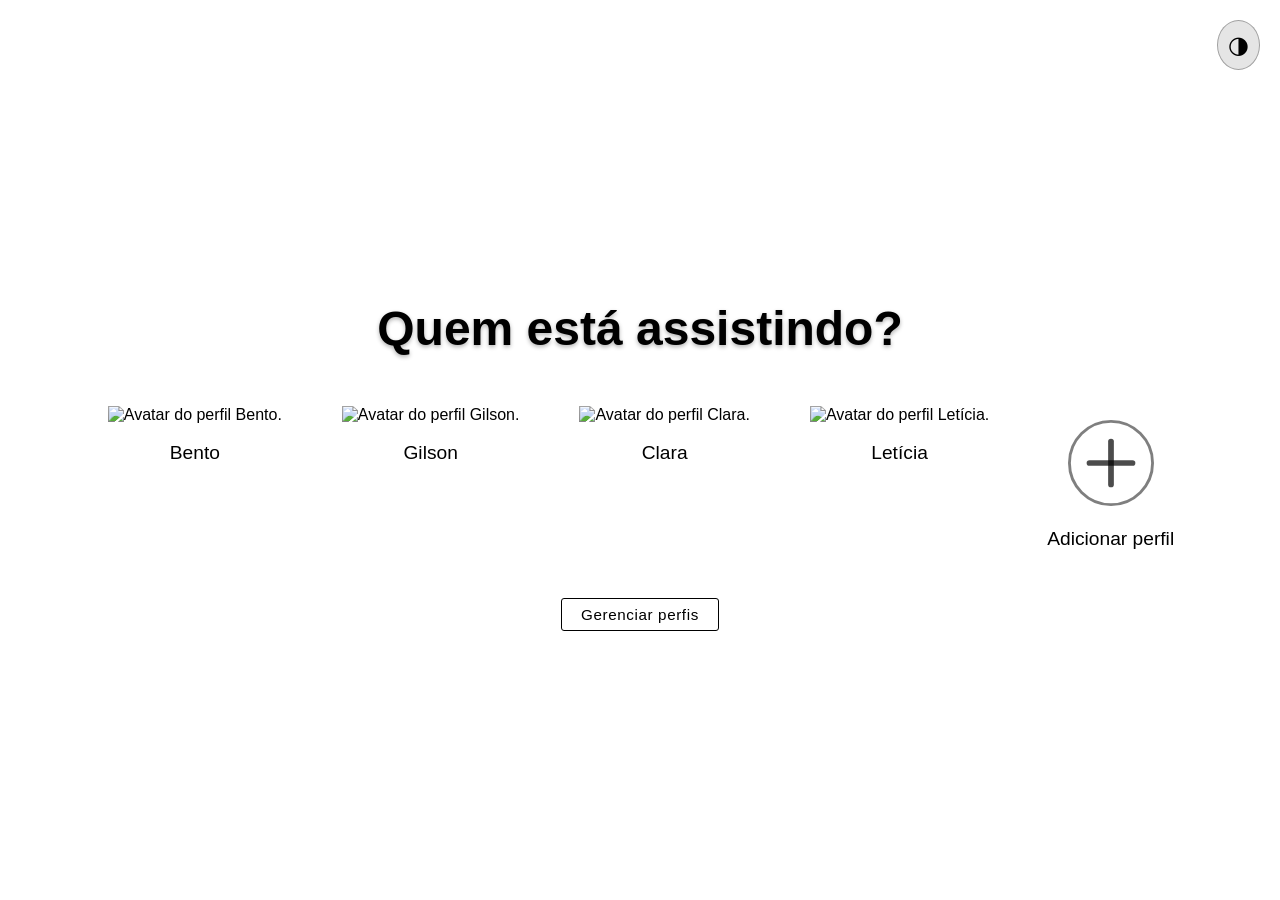
==== index.html @ 7c11bc87 "fix: imagens de perfil e correcoes de cache" ====
<!DOCTYPE html> <!-- Declara o tipo de documento como HTML5 -->
<html lang="pt-br"> <!-- Elemento raiz da página, com idioma português brasileiro -->

<head> <!-- Seção de cabeçalho com metadados -->
    <meta charset="UTF-8"> <!-- Define a codificação de caracteres como UTF-8 -->
    <meta name="viewport" content="width=device-width, initial-scale=1.0">
    <!-- Configura a viewport para dispositivos móveis -->
    <link rel="icon" type="image/x-icon" href="https://assets.nflxext.com/us/ffe/siteui/common/icons/nficon2016.ico">
    <link rel="shortcut icon" type="image/x-icon" href="https://assets.nflxext.com/us/ffe/siteui/common/icons/nficon2016.ico">
    <title>projeto-netflix</title> <!-- Título da página exibido na aba do navegador -->
    <link rel="stylesheet" href="style.css?v=2026.03.31"> <!-- Vincula a folha de estilos CSS externa -->
    <script src="script.js?v=2026.03.31" defer></script> <!-- Vincula o arquivo JavaScript -->
</head>

<body> <!-- Corpo da página, onde o conteúdo visível é colocado -->
    <main> <!-- Elemento principal do conteúdo da página -->
        <button id="theme-toggle" aria-label="Alternar modo escuro/claro">◑</button> <!-- Botão para alternar tema -->
        <h1>Quem está assistindo?</h1> <!-- Cabeçalho de nível 1 com o título da seção -->
        <ul class="profiles"> <!-- Lista não ordenada envolvente para perfis -->
            <li> <!-- Item de agrupamento para a lista ordenada -->
                <ol class="profile-list" aria-label="Perfis de usuários"> <!-- Lista ordenada dentro da lista não ordenada -->
                    <li class="profile"> <!-- Item da lista representando um perfil -->
                        <a href="catalogo/catalogo.html" data-name="Bento" aria-label="Entrar como Bento no catálogo">
                            <img src="https://api.dicebear.com/7.x/bottts/svg?seed=Bento&backgroundColor=b6e3f4"
                                alt="Avatar do perfil Bento.">
                            <p>Bento</p>
                        </a>
                    </li>
                    <li class="profile"> <!-- Item da lista para o segundo perfil -->
                        <a href="catalogo/catalogo.html" data-name="Gilson" aria-label="Entrar como Gilson no catálogo">
                            <img src="https://api.dicebear.com/7.x/bottts/svg?seed=Gilson&backgroundColor=c0f4c0"
                                alt="Avatar do perfil Gilson.">
                            <p>Gilson</p>
                        </a>
                    </li>
                    <li class="profile"> <!-- Item da lista para o terceiro perfil -->
                        <a href="catalogo/catalogo.html" data-name="Clara" aria-label="Entrar como Clara no catálogo">
                            <img src="https://api.dicebear.com/7.x/bottts/svg?seed=Clara&backgroundColor=ffd5b0"
                                alt="Avatar do perfil Clara.">
                            <p>Clara</p>
                        </a>
                    </li>
                    <li class="profile"> <!-- Item da lista para o quarto perfil -->
                        <a href="catalogo/catalogo.html" data-name="Letícia" aria-label="Entrar como Letícia no catálogo">
                            <img src="https://api.dicebear.com/7.x/bottts/svg?seed=Leticia&backgroundColor=f4f0b6"
                                alt="Avatar do perfil Letícia.">
                            <p>Letícia</p>
                        </a>
                    </li>
                    <li class="profile add-profile"> <!-- Item da lista para adicionar novo perfil -->
                        <div class="add-profile-circle" aria-label="Adicionar novo perfil">
                            <svg width="60" height="60" viewBox="0 0 60 60" xmlns="http://www.w3.org/2000/svg">
                                <circle cx="30" cy="30" r="29" fill="none" stroke="rgba(255, 255, 255, 0.5)" stroke-width="2"/>
                                <line x1="30" y1="15" x2="30" y2="45" stroke="rgba(255, 255, 255, 0.7)" stroke-width="4" stroke-linecap="round"/>
                                <line x1="15" y1="30" x2="45" y2="30" stroke="rgba(255, 255, 255, 0.7)" stroke-width="4" stroke-linecap="round"/>
                            </svg>
                        </div>
                        <p>Adicionar perfil</p> <!-- Texto para adicionar um novo perfil -->
                    </li>
                </ol>
            </li>
        </ul>

        <button class="manage-profiles-btn" type="button">Gerenciar perfis</button>

    </main>

    <script src="js/index.js?v=2026.03.31"></script>
</body>

</html>
---- style.css ----
/* Estilos inspirados na Netflix */

body {
    background: #ffffff;
    /* Fundo branco para light mode */
    font-family: 'Helvetica Neue', Arial, sans-serif;
    /* Família de fontes sans-serif, priorizando Helvetica Neue */
    color: #000000;
    /* Cor do texto preta para light mode */
    margin: 0;
    /* Remove margens externas */
    padding: 0;
    /* Remove preenchimento interno */
    min-height: 100vh;
    /* Altura mínima de 100% da viewport */
    display: flex;
    /* Usa flexbox para layout */
    justify-content: center;
    /* Centraliza horizontalmente */
    align-items: center;
    /* Centraliza verticalmente */
}

main {
    text-align: center;
    /* Alinha o texto ao centro */
    max-width: 1200px;
    /* Largura máxima de 1200px */
    width: 100%;
    /* Largura de 100% do container */
    padding: 20px;
    /* Preenchimento interno de 20px */
}

h1 {
    font-size: 3rem;
    /* Tamanho da fonte de 3rem */
    font-weight: bold;
    /* Peso da fonte em negrito */
    margin-bottom: 2rem;
    /* Margem inferior de 2rem */
    text-shadow: 0 2px 4px rgba(0, 0, 0, 0.3);
    /* Sombra no texto para light mode */
}

.profiles {
    list-style: none;
    /* Remove marcadores da lista externa */
    padding: 0;
    /* Remove padding da lista externa */
    margin: 0;
    /* Remove margin da lista externa */
}

.profile-list {
    display: flex;
    /* Usa flexbox para os itens de perfil */
    flex-wrap: wrap;
    /* Quebra para a próxima linha quando necessário */
    justify-content: center;
    /* Centraliza perfis horizontalmente */
    gap: 1.5rem;
    /* Espaçamento entre perfis */
    list-style: none;
    /* Remove marcadores da lista ordenada */
    padding: 0;
    /* Remove padding interno */
    margin: 0;
    /* Remove margens externas */
}

.profile {
    display: flex;
    /* Usa flexbox */
    flex-direction: column;
    /* Direção vertical */
    align-items: center;
    /* Alinha itens ao centro */
    cursor: pointer;
    /* Cursor de ponteiro para indicar clicável */
    transition: none;
    /* Remove animações que deslocam itens */
    padding: 1rem;
    /* Preenchimento de 1rem */
    border-radius: 0;
    /* Perfil quadrado */
}

.add-profile {
    margin-top: 1rem;
}

.profile img {
    width: 100px;
    /* Largura de 100px */
    height: 100px;
    /* Altura de 100px */
    border-radius: 0;
    /* Perfil de imagem quadrado */
    object-fit: cover;
    /* Ajusta a imagem para cobrir sem distorcer */
    margin-bottom: 1rem;
    /* Margem inferior de 1rem */
    border: 2px solid transparent;
    /* Borda invisível sempre presente para evitar salto de layout */
    box-sizing: border-box;
}

img:hover {
    border-color: #000000;
    /* Mantém o perfil estático enquanto muda apenas a cor da borda */
}

.profile p {
    font-size: 1.2rem;
    /* Tamanho da fonte de 1.2rem */
    font-weight: 500;
    /* Peso da fonte médio */
    margin: 0;
    /* Remove margens */
}

.profile a {
    color: #000000;
    /* link preto em light mode */
    text-decoration: none;
    /* sem sublinhado */
}

.dark-mode .profile a {
    color: #ffffff;
    /* link branco em dark mode */
    text-decoration: none;
}

.add-profile-circle {
    width: 86px;
    /* Largura do círculo */
    height: 86px;
    /* Altura do círculo */
    display: flex;
    /* Usa flexbox para centralizar */
    justify-content: center;
    /* Centraliza horizontalmente */
    align-items: center;
    /* Centraliza verticalmente */
    margin-bottom: 1rem;
    /* Margem inferior de 1rem */
    cursor: pointer;
    /* Cursor de ponteiro para indicar clicável */
    transition: transform 0.3s ease, opacity 0.3s ease;
    /* Transição suave para hover */
}

.add-profile-circle:hover {
    transform: scale(1.1);
    /* Aumenta o tamanho ao passar o mouse */
    opacity: 0.8;
    /* Reduz ligeiramente a opacidade */
}

.add-profile-circle svg {
    width: 100%;
    /* Preenche o container */
    height: 100%;
    /* Preenche o container */
}

.add-profile p {
    font-size: 1.2rem;
    /* Tamanho da fonte de 1.2rem */
    font-weight: 500;
    /* Peso da fonte médio */
    margin: 0;
    margin-top: 0.35rem;
    /* Remove margens */
}

.manage-profiles-btn {
    margin-top: 2rem;
    background: transparent;
    color: #000000;
    border: 1px solid #000000;
    padding: 0.45rem 1.2rem;
    font-size: 0.95rem;
    font-weight: 500;
    font-family: 'Helvetica Neue', Arial, sans-serif;
    border-radius: 3px;
    cursor: pointer;
    letter-spacing: 0.04em;
    transition: opacity 0.2s ease;
}

.manage-profiles-btn:hover {
    opacity: 0.75;
}

/* Responsividade */
@media (max-width: 1200px) {
    main {
        max-width: 1000px;
        /* Limita a largura do container em telas menores */
        padding: 16px;
        /* Ajusta o espaçamento interno do container */
    }

    h1 {
        font-size: 2.75rem;
        /* Ajusta o tamanho do título para telas maiores mas não imensas */
    }

    .profile img {
        width: 90px;
        /* Reduz largura da imagem de perfil para tablets grandes */
        height: 90px;
        /* Reduz altura da imagem de perfil para tablets grandes */
    }

    .add-profile-circle {
        width: 80px;
        /* Reduz largura do círculo para tablets grandes */
        height: 80px;
        /* Reduz altura do círculo para tablets grandes */
    }
}

@media (max-width: 992px) {
    main {
        max-width: 860px;
        /* Limita a largura do container para tablets em paisagem */
    }

    .profile-list {
        display: grid;
        /* Usa grid para layout 2x2 em tablets */
        grid-template-columns: repeat(2, 1fr);
        /* Duas colunas de largura igual */
        gap: 1rem;
        /* Espaçamento ajustado para caber sem zoom */
        justify-items: center;
        /* Centraliza itens no grid */
    }
}

@media (max-width: 768px) {
    body {
        align-items: center;
        /* Centraliza verticalmente o conteúdo */
        padding-top: 30px;
        /* Espaço superior ajustado para não ficar muito baixo */
    }

    main {
        padding: 10px;
        /* Padding reduzido para melhor aproveitamento em telas menores */
    }

    h1 {
        font-size: 2.1rem;
        /* Reduz o título para melhor leitura no tablet/mobile */
        margin-bottom: 1.5rem;
        /* Reduz margem inferior para caber mais conteúdo */
    }

    .profile-list {
        display: grid;
        /* Muda para grid para layout 2x2 */
        grid-template-columns: repeat(2, 1fr);
        /* Duas colunas de largura igual */
        gap: 0.8rem;
        /* Espaçamento ajustado para caber sem zoom */
        justify-items: center;
        /* Centraliza itens no grid */
    }

    .profile.add-profile {
        grid-column: 1 / -1;
        /* Garante que "Adicionar perfil" fique sozinho na linha */
        justify-self: center;
        /* Centraliza o bloco no espaço disponível */
        transform: translateX(-8%);
        /* Desloca levemente para a esquerda para o alinhamento visual desejado */
        width: auto;
        max-width: none;
        margin-top: 0.5rem;
    }

    .profile img {
        width: 84px;
        /* Largura menor da imagem em telas pequenas */
        height: 84px;
        /* Altura menor da imagem em telas pequenas */
    }

    .add-profile-circle {
        width: 76px;
        /* Largura menor do círculo em telas pequenas */
        height: 76px;
        /* Altura menor do círculo em telas pequenas */
    }

    .profile p {
        font-size: 1.1rem;
        /* Reduz leve o texto do perfil em telas pequenas */
    }
}

@media (max-width: 480px) {
    body {
        align-items: center;
        /* Centraliza verticalmente o conteúdo */
        padding-top: 50px;
        /* Espaço superior reduzido para não ficar excessivamente baixo */
    }

    h1 {
        font-size: 1.7rem;
        /* Tamanho do título adaptado para smartphones */
        margin-bottom: 0.5rem;
        /* Margem reduzida para economizar espaço */
    }

    .profile-list {
        display: grid;
        /* Mantém grid para layout 2x2 em smartphones */
        grid-template-columns: repeat(2, 1fr);
        /* Duas colunas de largura igual */
        gap: 0.5rem;
        /* Espaçamento reduzido para caber sem zoom */
        justify-items: center;
        /* Centraliza itens no grid */
    }

    .profile {
        width: 100%;
        /* Perfil ocupa toda largura disponível */
        max-width: 260px;
        /* Largura máxima controlada para evitar esticar demais */
        margin: 0 auto;
        /* Centraliza perfis na tela */
        padding: 0.5rem;
        /* Preenchimento interno reduzido para caber sem zoom */
        background: transparent;
        /* Remove fundo translúcido */
        border: none;
        /* Remove borda translúcida */
    }

    .profile img {
        width: 72px;
        /* Imagem ainda menor em smartphones muito pequenos */
        height: 72px;
        /* Altura correspondente para manter proporção */
    }

    .add-profile-circle {
        width: 66px;
        /* Círculo ainda menor em smartphones muito pequenos */
        height: 66px;
        /* Altura correspondente para manter proporção */
    }

    .profile p {
        font-size: 1rem;
        /* Texto legível e compacto */
    }
}

@media (orientation: landscape) and (max-height: 720px) {
    body {
        padding-top: 20px;
        /* Ajusta padding quando o dispositivo está em paisagem com pouca altura */
    }

    h1 {
        font-size: 2.2rem;
        /* Título levemente menor nessa orientação para caber na altura */
    }
}

@media (min-width: 1440px) {
    h1 {
        font-size: 3.2rem;
        /* Aumenta o tamanho do título em telas grandes */
    }

    .profile img {
        width: 120px;
        /* Maior tamanho de imagem em desktop widescreen */
        height: 120px;
        /* Mantém aspecto quadrado */
    }

    .profiles {
        gap: 2rem;
        /* Espaçamento mais generoso para displays largos */
    }
}
/* Dark Mode */
.dark-mode {
    background: linear-gradient(135deg, #000000, #1a1a1a);
    /* Fundo mais escuro para dark mode */
    color: #ffffff;
    /* Texto branco em dark mode */
}

.dark-mode h1 {
    text-shadow: 0 2px 4px rgba(0, 0, 0, 0.5);
    /* Sombra no texto com deslocamento e opacidade para dark mode */
}

.dark-mode .profile {
    background: transparent;
    /* Remove fundo sutil em dark mode */
 
}

.dark-mode img:hover {
    border: 2px solid #ffffff;
    /* Borda branca no hover em dark mode */
}

.dark-mode .manage-profiles-btn {
    color: #ffffff;
    border-color: #ffffff;
}

/* Estilos para o botão de toggle */
#theme-toggle {
    position: absolute;
    top: 20px;
    right: 20px;
    background: rgba(0, 0, 0, 0.1);
    border: 1px solid rgba(0, 0, 0, 0.3);
    color: #000000;
    font-size: 1.5rem;
    padding: 10px;
    border-radius: 50%;
    cursor: pointer;
    transition: background 0.3s ease;
}

#theme-toggle:hover {
    background: rgba(0, 0, 0, 0.2);
}

.dark-mode #theme-toggle {
    background: rgba(255, 255, 255, 0.1);
    border: 1px solid rgba(255, 255, 255, 0.3);
    color: #ffffff;
}

.dark-mode #theme-toggle:hover {
    background: rgba(255, 255, 255, 0.2);
}
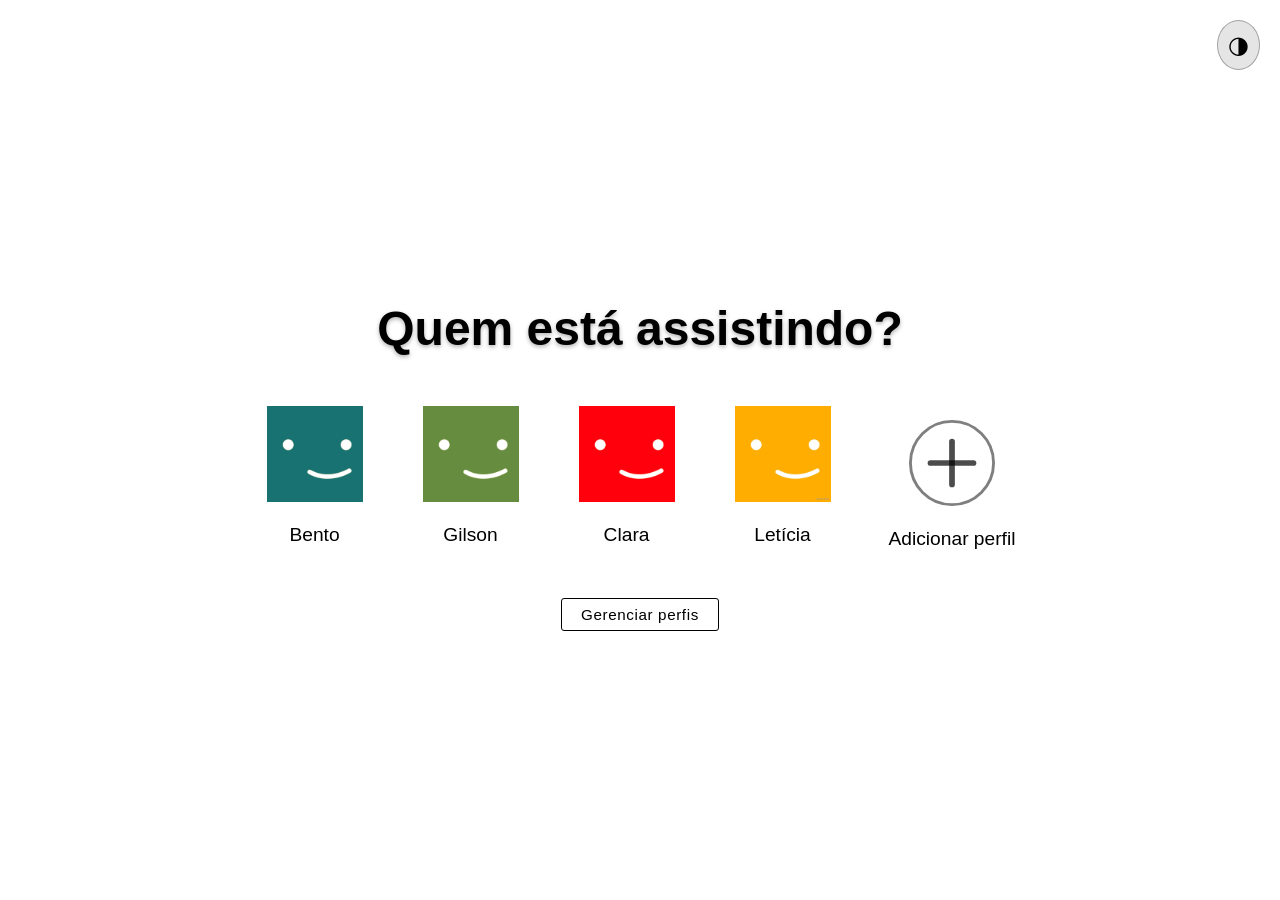
==== commit 547cde7c: "fix: restaura imagens de perfil originais" ====
--- a/index.html
+++ b/index.html
@@ -21,29 +21,29 @@
                 <ol class="profile-list" aria-label="Perfis de usuários"> <!-- Lista ordenada dentro da lista não ordenada -->
                     <li class="profile"> <!-- Item da lista representando um perfil -->
                         <a href="catalogo/catalogo.html" data-name="Bento" aria-label="Entrar como Bento no catálogo">
-                            <img src="https://api.dicebear.com/7.x/bottts/svg?seed=Bento&backgroundColor=b6e3f4"
-                                alt="Avatar do perfil Bento.">
+                            <img src="assets/perfil-1.jpg"
+                                alt="uma figura azul com uma carinha feliz.">
                             <p>Bento</p>
                         </a>
                     </li>
                     <li class="profile"> <!-- Item da lista para o segundo perfil -->
                         <a href="catalogo/catalogo.html" data-name="Gilson" aria-label="Entrar como Gilson no catálogo">
-                            <img src="https://api.dicebear.com/7.x/bottts/svg?seed=Gilson&backgroundColor=c0f4c0"
-                                alt="Avatar do perfil Gilson.">
+                            <img src="assets/perfil-2.jpg"
+                                alt="uma figura verde com uma carinha feliz.">
                             <p>Gilson</p>
                         </a>
                     </li>
                     <li class="profile"> <!-- Item da lista para o terceiro perfil -->
                         <a href="catalogo/catalogo.html" data-name="Clara" aria-label="Entrar como Clara no catálogo">
-                            <img src="https://api.dicebear.com/7.x/bottts/svg?seed=Clara&backgroundColor=ffd5b0"
-                                alt="Avatar do perfil Clara.">
+                            <img src="assets/perfil-3.jpg"
+                                alt="uma figura laranja com uma carinha feliz.">
                             <p>Clara</p>
                         </a>
                     </li>
                     <li class="profile"> <!-- Item da lista para o quarto perfil -->
                         <a href="catalogo/catalogo.html" data-name="Letícia" aria-label="Entrar como Letícia no catálogo">
-                            <img src="https://api.dicebear.com/7.x/bottts/svg?seed=Leticia&backgroundColor=f4f0b6"
-                                alt="Avatar do perfil Letícia.">
+                            <img src="assets/perfil-4.jpg"
+                                alt="uma figura amarela com uma carinha feliz.">
                             <p>Letícia</p>
                         </a>
                     </li>
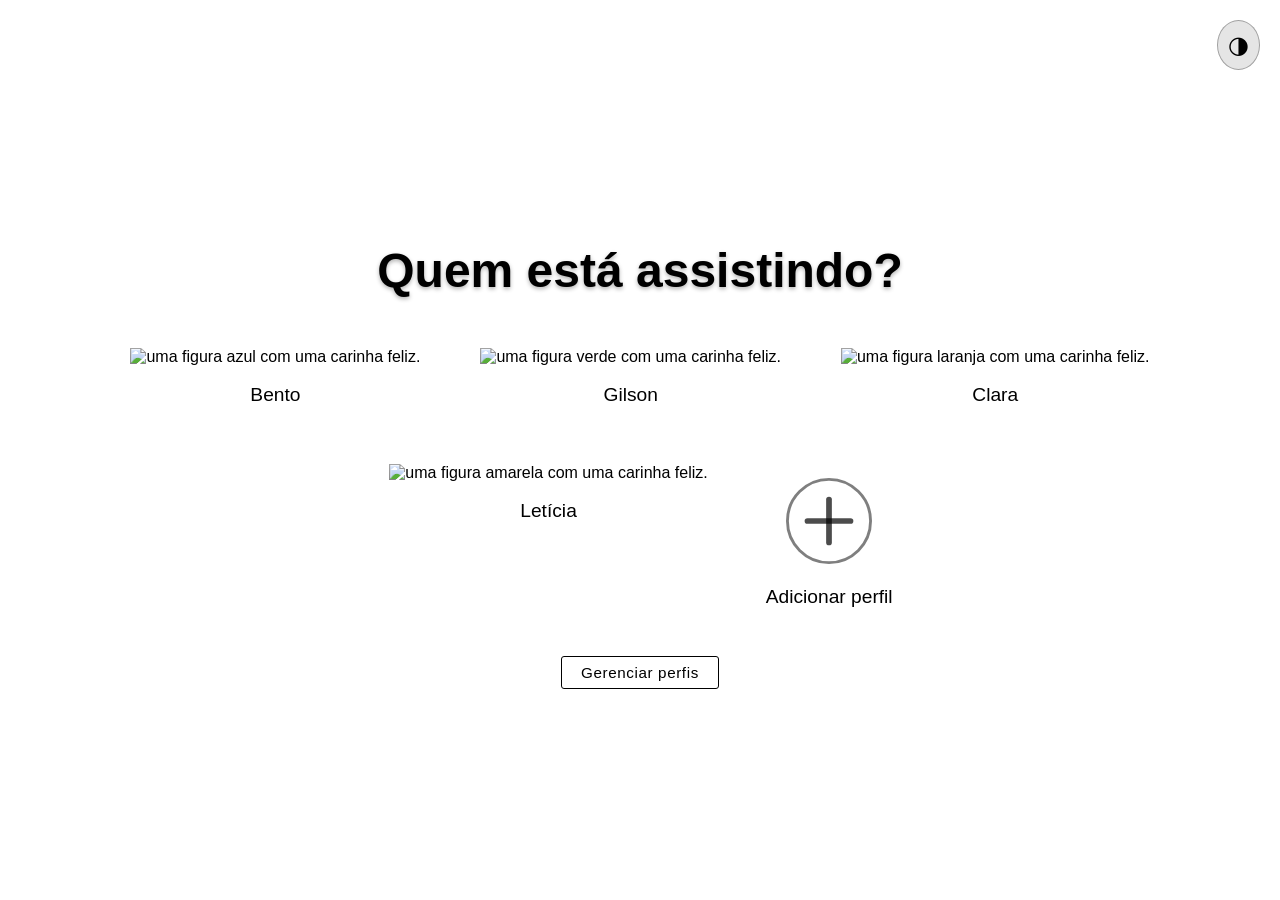
==== commit 47344d91: "fix: usa URLs diretas do GitHub para imagens de perfil" ====
--- a/index.html
+++ b/index.html
@@ -21,28 +21,28 @@
                 <ol class="profile-list" aria-label="Perfis de usuários"> <!-- Lista ordenada dentro da lista não ordenada -->
                     <li class="profile"> <!-- Item da lista representando um perfil -->
                         <a href="catalogo/catalogo.html" data-name="Bento" aria-label="Entrar como Bento no catálogo">
-                            <img src="assets/perfil-1.jpg"
+                            <img src="https://raw.githubusercontent.com/gabrelben/netlura/main/assets/perfil-1.jpg"
                                 alt="uma figura azul com uma carinha feliz.">
                             <p>Bento</p>
                         </a>
                     </li>
                     <li class="profile"> <!-- Item da lista para o segundo perfil -->
                         <a href="catalogo/catalogo.html" data-name="Gilson" aria-label="Entrar como Gilson no catálogo">
-                            <img src="assets/perfil-2.jpg"
+                            <img src="https://raw.githubusercontent.com/gabrelben/netlura/main/assets/perfil-2.jpg"
                                 alt="uma figura verde com uma carinha feliz.">
                             <p>Gilson</p>
                         </a>
                     </li>
                     <li class="profile"> <!-- Item da lista para o terceiro perfil -->
                         <a href="catalogo/catalogo.html" data-name="Clara" aria-label="Entrar como Clara no catálogo">
-                            <img src="assets/perfil-3.jpg"
+                            <img src="https://raw.githubusercontent.com/gabrelben/netlura/main/assets/perfil-3.jpg"
                                 alt="uma figura laranja com uma carinha feliz.">
                             <p>Clara</p>
                         </a>
                     </li>
                     <li class="profile"> <!-- Item da lista para o quarto perfil -->
                         <a href="catalogo/catalogo.html" data-name="Letícia" aria-label="Entrar como Letícia no catálogo">
-                            <img src="assets/perfil-4.jpg"
+                            <img src="https://raw.githubusercontent.com/gabrelben/netlura/main/assets/perfil-4.jpg"
                                 alt="uma figura amarela com uma carinha feliz.">
                             <p>Letícia</p>
                         </a>
